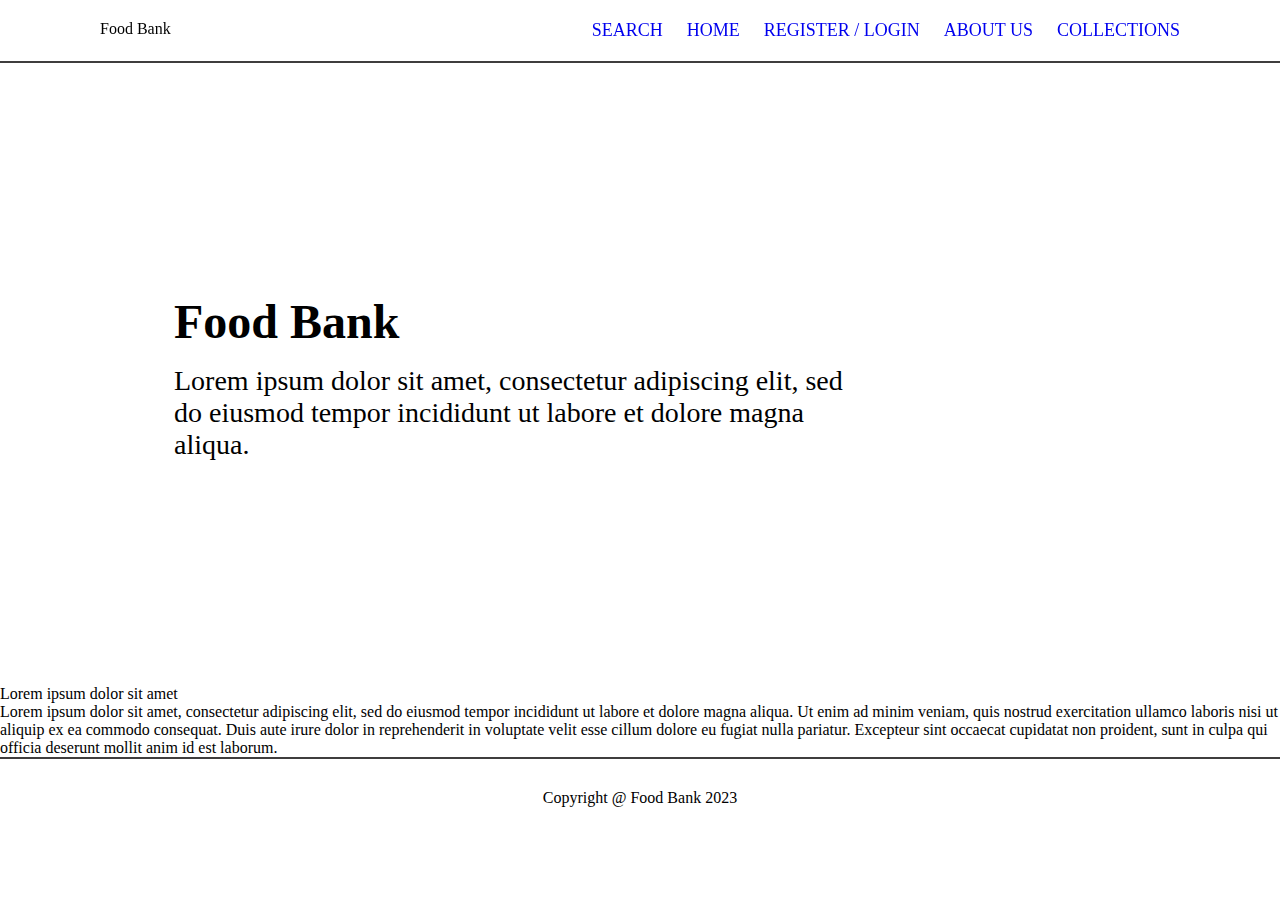
==== index.html @ be8b8538 "add basic index html and css" ====
<!DOCTYPE html>
<html lang="en">

    <head>
        <meta charset="UTF-8">
        <meta http-equiv="X-UA-Compatible" content="IE=edge">
        <meta name="viewport" content="width=device-width, initial-scale=1.0">
	    <title>Food Bank</title>
	    <link rel="stylesheet" type="text/css" href="style.css">
	</head>

    <body>
	    <div class="header">
		    <div class="logo">Food Bank</div>
		    <ul class="top-links">
                <li><a href="#">SEARCH</a></li>
			    <li><a href="index.html">HOME</a></li>
                <li><a href="#">REGISTER / LOGIN</a></li>
			    <li><a href="pages/about.html">ABOUT US</a></li>
			    <li><a href="#">COLLECTIONS</a></li>
		    </ul>
	    </div>
		
	    <div class="hero">
            <div class="texts">
                <div class="main-text">Food Bank</div>
					
		        <div class="sec-text">
                    Lorem ipsum dolor sit amet, consectetur adipiscing elit, sed do eiusmod tempor incididunt ut labore et dolore magna aliqua. 
                </div>
            </div>
	    </div>

		<div class="content">
            <div class="introduction">
				<div class="intro-text">
					<div class="intro-main">Lorem ipsum dolor sit amet</div>
					<div class="intro-sec">
						Lorem ipsum dolor sit amet, consectetur adipiscing elit, sed do eiusmod tempor incididunt ut labore et dolore magna aliqua. Ut enim ad minim 
                        veniam, quis nostrud exercitation ullamco laboris nisi ut aliquip ex ea commodo consequat. Duis aute irure dolor in reprehenderit in voluptate 
                        velit esse cillum dolore eu fugiat nulla pariatur. Excepteur sint occaecat cupidatat non proident, sunt in culpa qui officia deserunt mollit 
                        anim id est laborum.
					</div>
				</div>
			</div>
			
        </div>

		<div class="footer">
			<div class="footer-title">Copyright @ Food Bank 2023</div>
        </div>
    </body>
</html>
---- style.css ----
* {
    box-sizing: border-box;
    
}

body,
html {
    height: 100%;
    font-family: 'Minion Pro', serif;
    background-size: cover;
    object-fit: cover;
    max-width: 100%;
    height: auto;
    margin: 0;
}

.hero {
    height: 50%;
    background-position: center;
    background-repeat: no-repeat;
    background-size: cover;
    position: relative;
    display: flex;
    padding: 200px 150px;
    gap: 100px;
    justify-content: flex-start;
    margin-top: 70px;
    animation-name: fadeIn;
    animation-duration: 2s;
}

.header {
    display: flex;
    margin: 0;
    justify-content: space-between;
    padding: 20px 100px;
    position: fixed;
    top: 0;
    width: 100%;
    z-index: 9999;
    border-bottom: 2px solid #3f3d3d;
}

.footer {
    display: flex;
    border-top: 2px #3f3d3d solid;
    padding: 30px 150px;
    align-items: center;
    justify-content: center;
    gap: 8rem;
}

.footer-copyright {
    display: flex;
    font-weight: bold;
    justify-content: center;
    align-items: center;
    padding-bottom: 20px;
}

.texts {
    display: flex;
    flex-direction: column;
    flex-basis: 45rem;
    align-items: flex-start;
    justify-content: center;
    padding: 24px;
    margin-bottom: 0;
}

.main-text {
    font-size: 48px;
    font-weight: bold;
    animation-name: slideInDown;
    animation-duration: 0.75s;
    margin-bottom: 0;
}

.sec-text {
    display: flex;
    padding-top: 16px;
    font-size: 28px;
    animation-name: slideInDown;
    animation-duration: 0.75s;
    margin-bottom: 0;
}

.top-links {
    display: flex;
    align-items: center;
    justify-content: center;
}
  
ul {
    list-style-type: none;
    gap: 24px;
    margin: 0;
    padding: 0;
}
  
a {
    text-decoration: none;
    font-size: 18px;
}
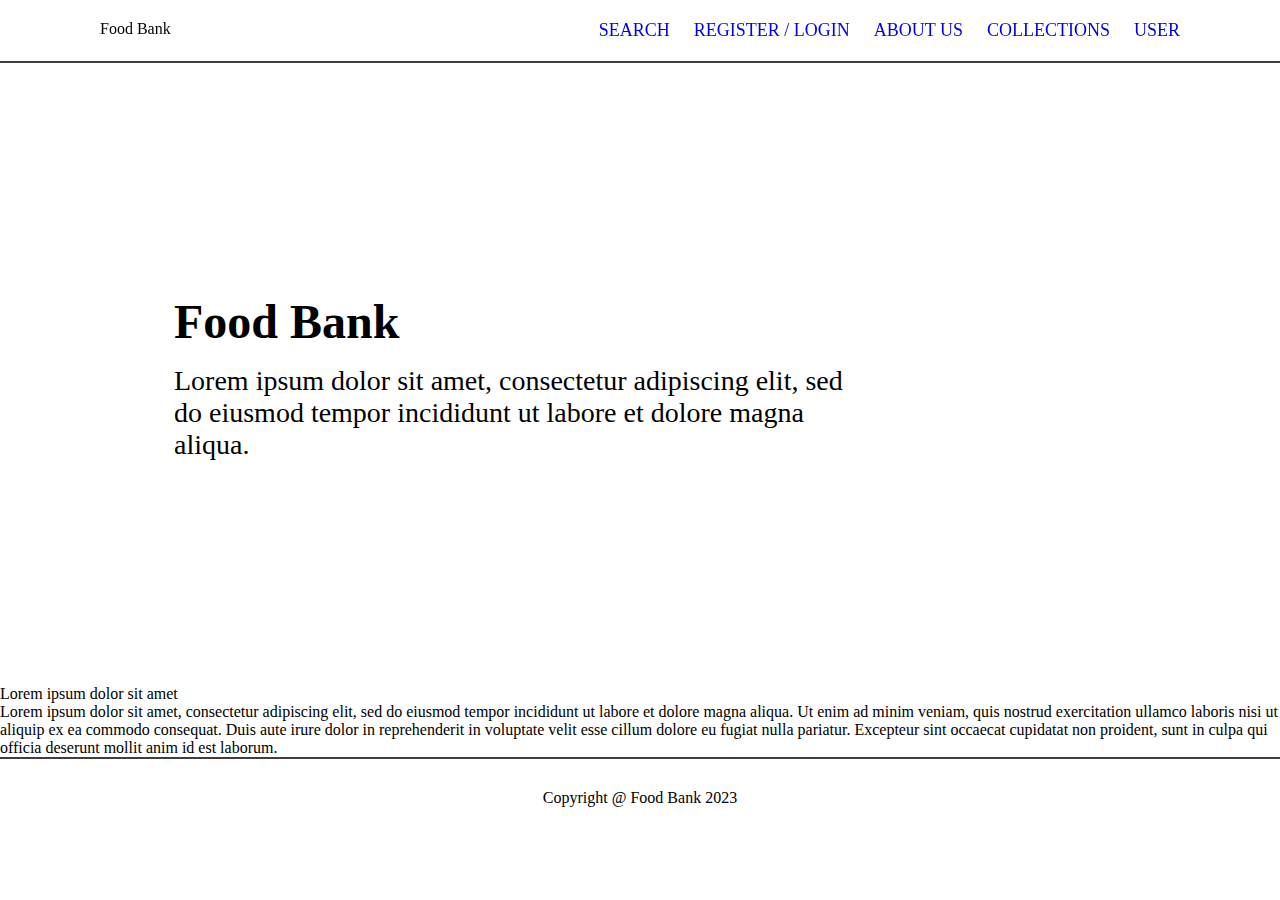
==== commit 332be7c4: "update index and add text file" ====
--- a/index.html
+++ b/index.html
@@ -14,10 +14,10 @@
 		    <div class="logo">Food Bank</div>
 		    <ul class="top-links">
                 <li><a href="#">SEARCH</a></li>
-			    <li><a href="index.html">HOME</a></li>
                 <li><a href="#">REGISTER / LOGIN</a></li>
 			    <li><a href="pages/about.html">ABOUT US</a></li>
 			    <li><a href="#">COLLECTIONS</a></li>
+                <li><a href="#">USER</a></li>
 		    </ul>
 	    </div>
 		
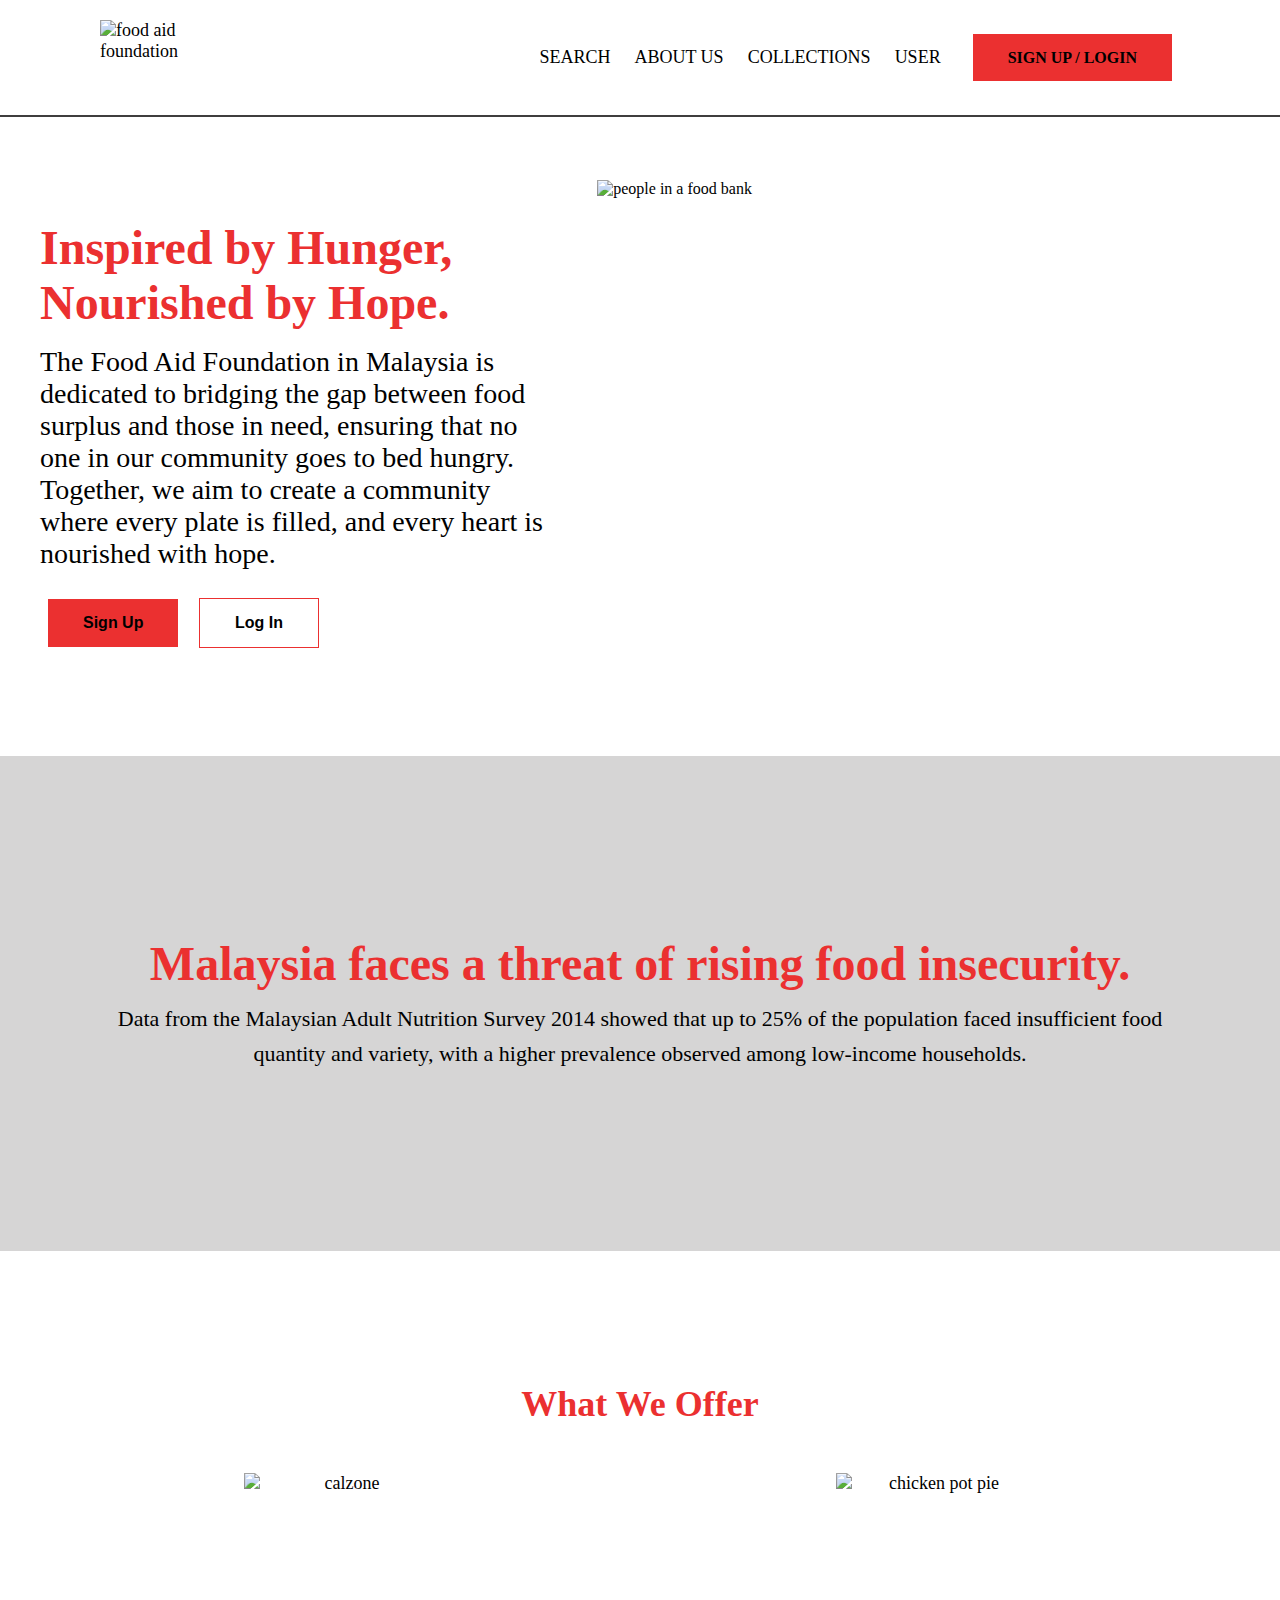
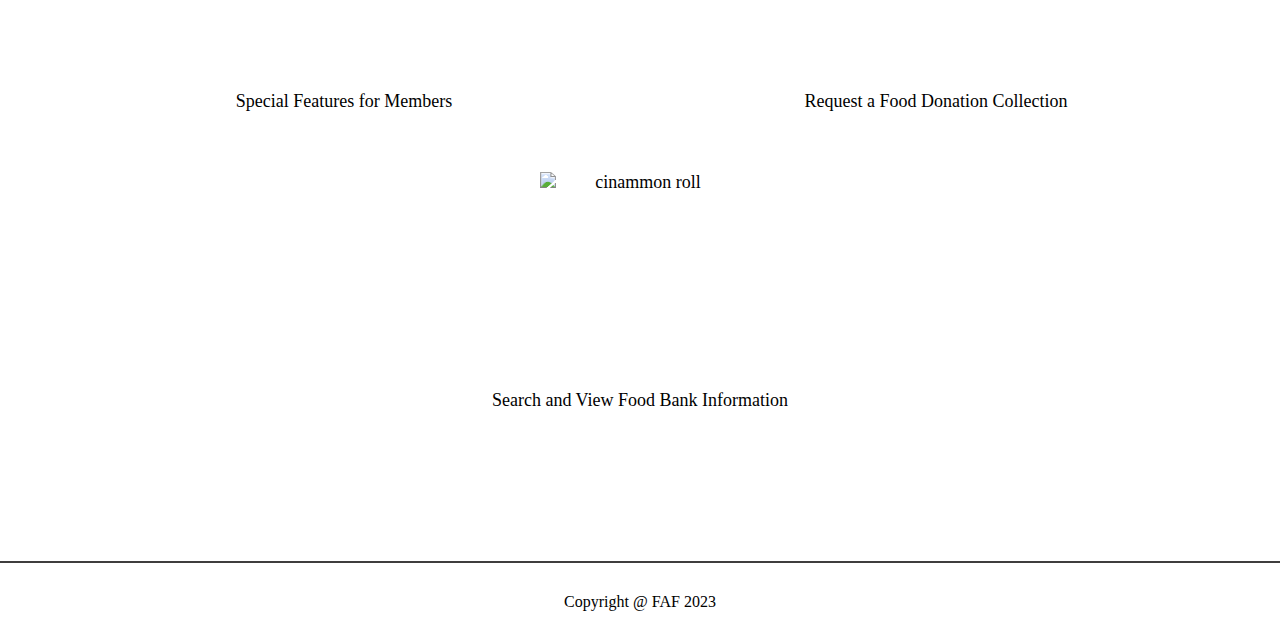
==== commit 4d74b7fa: "add images and style to index" ====
--- a/index.html
+++ b/index.html
@@ -5,49 +5,79 @@
         <meta charset="UTF-8">
         <meta http-equiv="X-UA-Compatible" content="IE=edge">
         <meta name="viewport" content="width=device-width, initial-scale=1.0">
-	    <title>Food Bank</title>
+	    <title>Food Aid Foundation</title>
+		<link rel="icon" type="image/x-icon" href="images/heart.png">
 	    <link rel="stylesheet" type="text/css" href="style.css">
 	</head>
 
     <body>
 	    <div class="header">
-		    <div class="logo">Food Bank</div>
+		    <a href="index.html" class="logo">
+				<img class="foodaid" src="images/logo.png" alt="food aid foundation">
+			</a>
 		    <ul class="top-links">
                 <li><a href="#">SEARCH</a></li>
-                <li><a href="#">REGISTER / LOGIN</a></li>
 			    <li><a href="pages/about.html">ABOUT US</a></li>
 			    <li><a href="#">COLLECTIONS</a></li>
                 <li><a href="#">USER</a></li>
+				<li><a href="#" id="signuplogin">SIGN UP / LOGIN</a></li>
 		    </ul>
 	    </div>
 		
 	    <div class="hero">
             <div class="texts">
-                <div class="main-text">Food Bank</div>
+                <div class="main-text">Inspired by Hunger, Nourished by Hope.</div>
 					
 		        <div class="sec-text">
-                    Lorem ipsum dolor sit amet, consectetur adipiscing elit, sed do eiusmod tempor incididunt ut labore et dolore magna aliqua. 
+                    The Food Aid Foundation in Malaysia is dedicated to bridging the gap between food surplus and those in need, ensuring that no one in our 
+					community goes to bed hungry. Together, we aim to create a community where every plate is filled, and every heart is nourished with hope.
                 </div>
+				<div class="btn-container">
+					<a href="#">
+						<button class="btn1">Sign Up</button>
+					<a href="#">
+						<button class="btn2">Log In</button>
+					</a>
+				</div>
             </div>
+			<img src="images/foodbank1.jpg" alt="people in a food bank">
 	    </div>
 
 		<div class="content">
             <div class="introduction">
 				<div class="intro-text">
-					<div class="intro-main">Lorem ipsum dolor sit amet</div>
+					<div class="intro-main">Malaysia faces a threat of rising food insecurity.</div>
 					<div class="intro-sec">
-						Lorem ipsum dolor sit amet, consectetur adipiscing elit, sed do eiusmod tempor incididunt ut labore et dolore magna aliqua. Ut enim ad minim 
-                        veniam, quis nostrud exercitation ullamco laboris nisi ut aliquip ex ea commodo consequat. Duis aute irure dolor in reprehenderit in voluptate 
-                        velit esse cillum dolore eu fugiat nulla pariatur. Excepteur sint occaecat cupidatat non proident, sunt in culpa qui officia deserunt mollit 
-                        anim id est laborum.
+						Data from the Malaysian Adult Nutrition Survey 2014 showed that up to 25% of the population faced insufficient food quantity and variety, 
+						with a higher prevalence observed among low-income households.
 					</div>
 				</div>
 			</div>
 			
+			<div class="title">
+                What We Offer
+            </div>
+
+			<div class="food-con">
+                <div class="description">
+                	<a href="#"><img src="images/food1.jpg" alt="calzone"></a>
+                	Special Features for Members
+                </div>
+
+                <div class="description">
+                	<a href="#"><img src="images/food2.jpg" alt="chicken pot pie"></a>
+                	Request a Food Donation Collection	
+                </div>
+
+                <div class="description">
+                	<a href="#"><img src="images/food3.jpg" alt="cinammon roll"></a>
+                	Search and View Food Bank Information
+                </div>
+            </div>
         </div>
 
 		<div class="footer">
-			<div class="footer-title">Copyright @ Food Bank 2023</div>
+			<div class="footer-title">Copyright @ FAF 2023</div>
         </div>
     </body>
 </html>--- a/style.css
+++ b/style.css
@@ -1,6 +1,7 @@
 * {
     box-sizing: border-box;
-    
+    margin: 0;
+    padding: 0;
 }
 
 body,
@@ -15,18 +16,21 @@
 }
 
 .hero {
-    height: 50%;
+    padding-top: 180px; 
+    height: 100%;
     background-position: center;
     background-repeat: no-repeat;
     background-size: cover;
     position: relative;
     display: flex;
-    padding: 200px 150px;
-    gap: 100px;
-    justify-content: flex-start;
-    margin-top: 70px;
+    justify-content: center;
     animation-name: fadeIn;
     animation-duration: 2s;
+}
+
+.hero img {
+    display: flex;
+    width: 66%;
 }
 
 .header {
@@ -38,7 +42,8 @@
     top: 0;
     width: 100%;
     z-index: 9999;
-    border-bottom: 2px solid #3f3d3d;
+    background-color: #ffffff;
+    border-bottom: 2px #3f3d3d solid;
 }
 
 .footer {
@@ -64,11 +69,11 @@
     flex-basis: 45rem;
     align-items: flex-start;
     justify-content: center;
-    padding: 24px;
-    margin-bottom: 0;
+    padding: 40px;
 }
 
 .main-text {
+    color: #eb3030;
     font-size: 48px;
     font-weight: bold;
     animation-name: slideInDown;
@@ -90,6 +95,10 @@
     align-items: center;
     justify-content: center;
 }
+
+.top-links a:hover {
+    color:#eb3030;
+}
   
 ul {
     list-style-type: none;
@@ -101,4 +110,126 @@
 a {
     text-decoration: none;
     font-size: 18px;
+    color: #000000;
+}
+
+.logo {
+    display: flex;
+}
+
+.foodaid {
+    background-color: transparent;
+    width: 150px;
+    height: 75px;
+    display: flex;
+}
+
+.btn-container {
+    margin: 0;
+    padding-top: 20px;
+}
+
+#signuplogin,
+.btn1 {
+    padding: 15px 35px;
+    margin: 8px;
+    border: none;
+    background-color: #eb3030;
+    color: #000000;
+    font-weight: 600;
+    font-size: 16px;
+    text-align: center;
+    transition: color 3s ease-in-out;
+  }
+  
+  .btn1:hover {
+    background-color: #e01010;
+    cursor: pointer;
+  }
+
+  .btn2 {
+    padding: 15px 35px;
+    margin: 8px;
+    border: 1px solid #eb3030;
+    background-color: #ffffff;
+    font-weight: 600;
+    font-size: 16px;
+    text-align: center;
+    transition: color 3s ease-in-out;
+  }
+
+  .btn2:hover {
+    background-color: #e01010;
+    cursor: pointer;
+  }
+
+  .introduction {
+    margin-top: 60px;
+    display: flex;
+    padding: 180px 100px;
+    gap: 80px;
+    background-color: #d6d5d5;
+}
+
+.intro-text {
+    display: flex;
+    flex-direction: column;
+    flex-basis: 40rem;
+    flex: 1;
+    row-gap: 10px;
+    justify-content: center;
+    align-items: center;
+    text-align: center;
+}
+
+.intro-main {
+    color:#eb3030;
+    display: flex;
+    font-size: 48px;
+    font-weight: bold;
+}
+
+.intro-sec {
+    display: flex;
+    font-size: 22px;
+    line-height: 35px;
+}
+
+.title {
+    color:#eb3030;
+    padding-top: 100px;
+    margin: 32px;
+    font-size: 36px;
+    font-weight: bolder;
+    display: flex;
+    justify-content: center;
+    align-items: center;
+}
+
+.food-con {
+    display: flex;
+    margin-left: 48px;
+    margin-right: 48px;
+    padding-top: 16px;
+    padding-bottom: 150px;
+    flex-wrap: wrap;
+    row-gap: 60px;
+}
+
+.food-con img {
+    display: flex;
+    width: 200px;
+    height: 200px;
+}
+
+.description {
+    display: flex;
+    flex-flow: column wrap;
+    flex: 1;
+    text-align: center;
+    justify-content: center;
+    align-items: center;
+    gap: 18px;
+    flex-basis: 25rem;
+    font-size: 18px; 
 }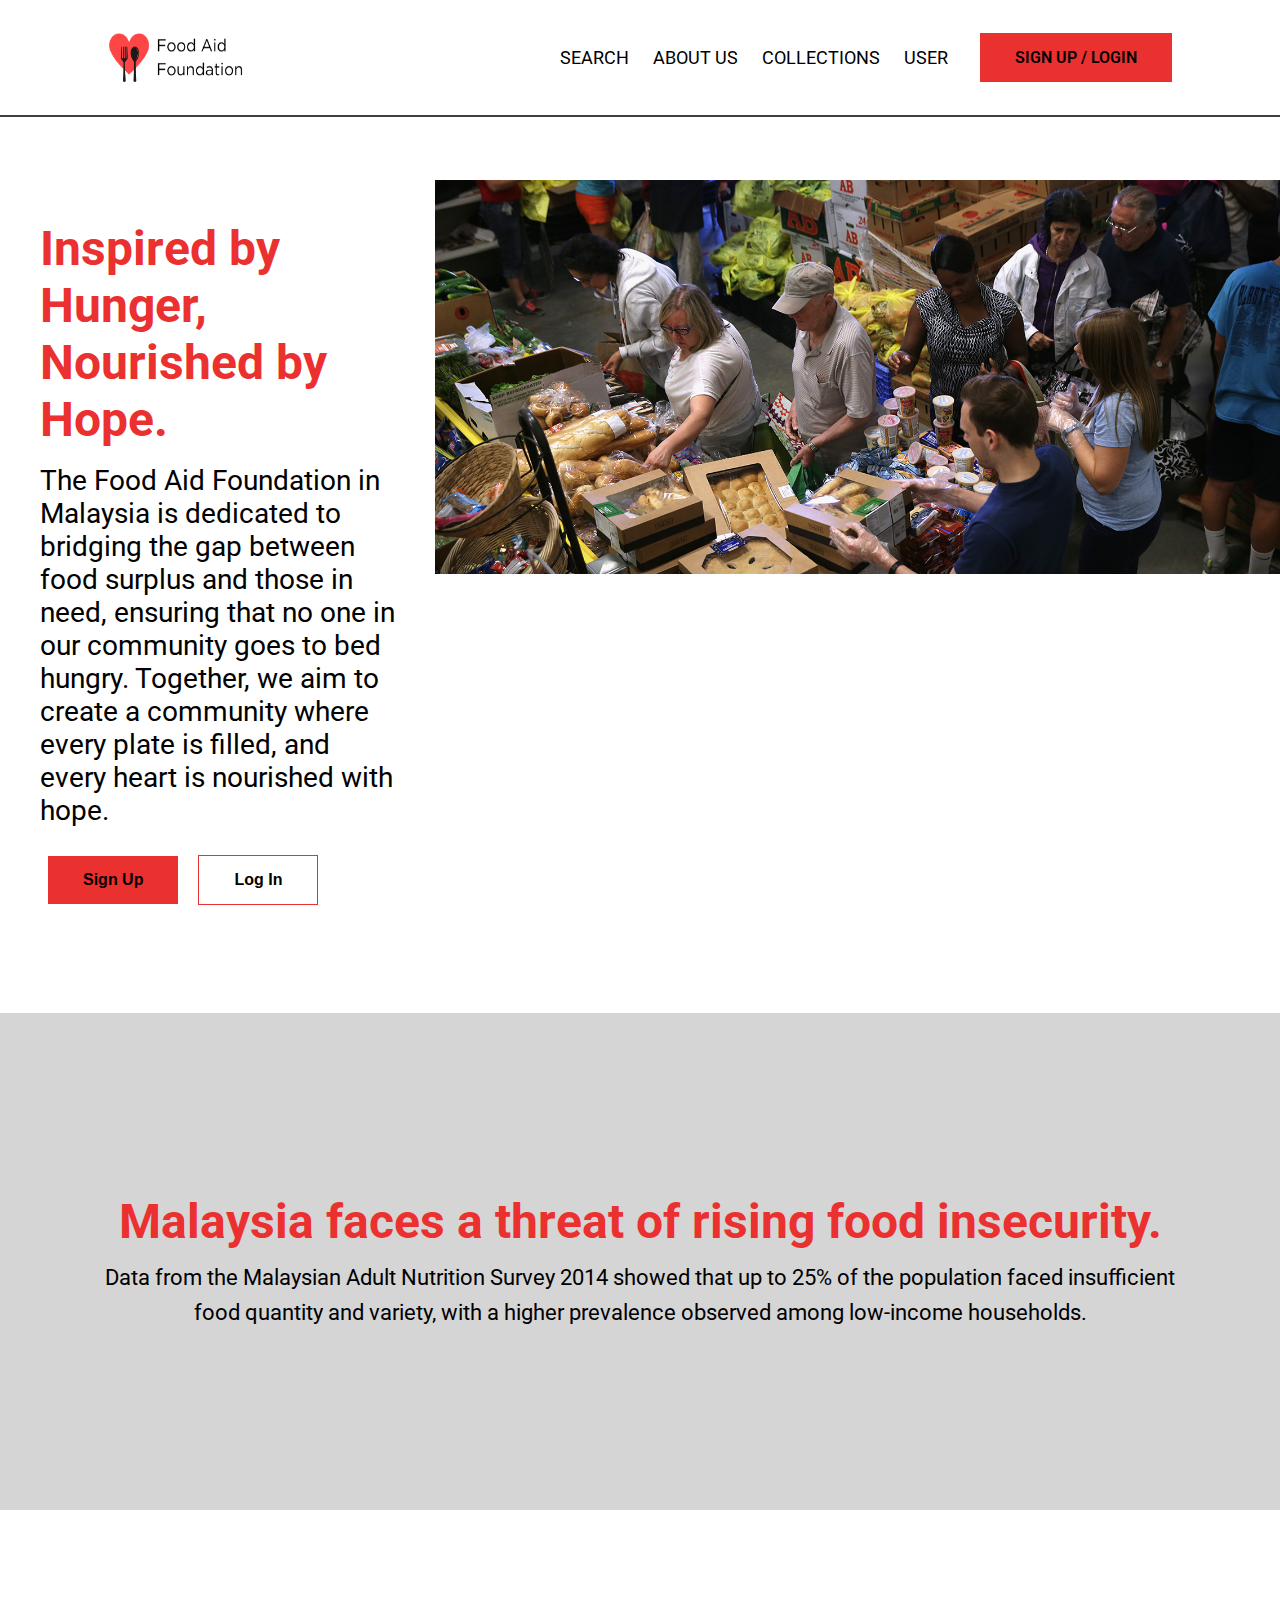
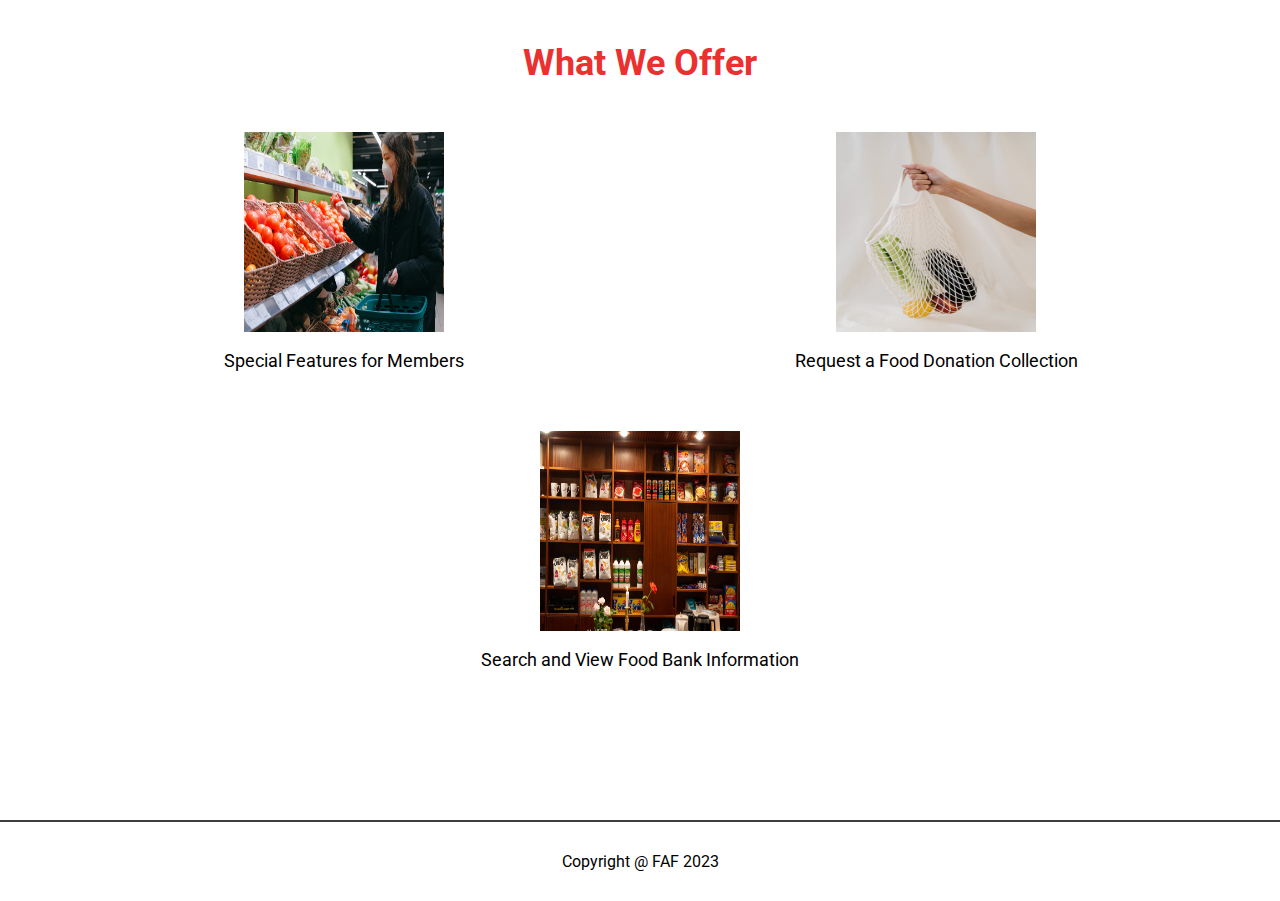
==== commit 648d9ff3: "create login page" ====
--- a/index.html
+++ b/index.html
@@ -8,6 +8,9 @@
 	    <title>Food Aid Foundation</title>
 		<link rel="icon" type="image/x-icon" href="images/heart.png">
 	    <link rel="stylesheet" type="text/css" href="style.css">
+		<link rel="preconnect" href="https://fonts.googleapis.com">
+		<link rel="preconnect" href="https://fonts.gstatic.com" crossorigin>
+		<link href="https://fonts.googleapis.com/css2?family=Figtree:ital,wght@0,300;0,400;0,500;0,600;0,700;0,800;0,900;1,300;1,400;1,500;1,600;1,700;1,800;1,900&family=Roboto&display=swap" rel="stylesheet">
 	</head>
 
     <body>
@@ -20,7 +23,7 @@
 			    <li><a href="pages/about.html">ABOUT US</a></li>
 			    <li><a href="#">COLLECTIONS</a></li>
                 <li><a href="#">USER</a></li>
-				<li><a href="#" id="signuplogin">SIGN UP / LOGIN</a></li>
+				<li><a href="pages/login.html" id="signuplogin">SIGN UP / LOGIN</a></li>
 		    </ul>
 	    </div>
 		
--- a/style.css
+++ b/style.css
@@ -7,7 +7,8 @@
 body,
 html {
     height: 100%;
-    font-family: 'Minion Pro', serif;
+    font-family: 'Figtree', sans-serif;
+    font-family: 'Roboto', sans-serif;
     background-size: cover;
     object-fit: cover;
     max-width: 100%;
@@ -17,7 +18,6 @@
 
 .hero {
     padding-top: 180px; 
-    height: 100%;
     background-position: center;
     background-repeat: no-repeat;
     background-size: cover;
@@ -31,6 +31,7 @@
 .hero img {
     display: flex;
     width: 66%;
+    height: 80%;
 }
 
 .header {
@@ -96,6 +97,7 @@
     justify-content: center;
 }
 
+.create-link:hover,
 .top-links a:hover {
     color:#eb3030;
 }
@@ -232,4 +234,77 @@
     gap: 18px;
     flex-basis: 25rem;
     font-size: 18px; 
-}+}
+
+/*login page*/
+body#login-page {
+    background-color: #ebe9e9;
+}
+
+.login {
+    padding-top: 180px;
+    padding-bottom: 180px;
+    display: flex;
+    justify-content: center;
+    flex-flow: row;
+}
+
+.form-box {
+    margin: 0;
+    display: flex;
+    flex-flow: column;
+    padding: 100px 100px;
+    border-top-left-radius: 5px;
+    border-bottom-left-radius: 5px;
+    height: 650px;
+    background-color: #ffffff;
+}
+
+.login-title {
+    color:#eb3030;
+    font-size: 36px;
+    font-weight: 800;
+}
+
+.login-pic {
+    display: flex;
+    flex-flow: row;
+}
+
+.login-pic img {
+    height: 650px;
+    width: 100%;
+    border-top-right-radius: 5px;
+    border-bottom-right-radius: 5px;
+}
+
+.login-button {
+    padding: 15px 35px;
+    margin: 8px;
+    border: none;
+    background-color: #eb3030;
+    color: #000000;
+    font-weight: 600;
+    font-size: 16px;
+    text-align: center;
+    transition: color 3s ease-in-out;
+  }
+  
+  .login-button:hover {
+    background-color: #e01010;
+    cursor: pointer;
+  }
+
+  .input-group {
+    width: 85%;
+    padding: 12px 15px;
+    margin: 8px 0;
+    box-sizing: border-box;
+    border: none;
+    border-bottom: 1px solid red;
+  }
+
+  .hlink,
+  .create-link {
+    font-size: 14px;
+  }